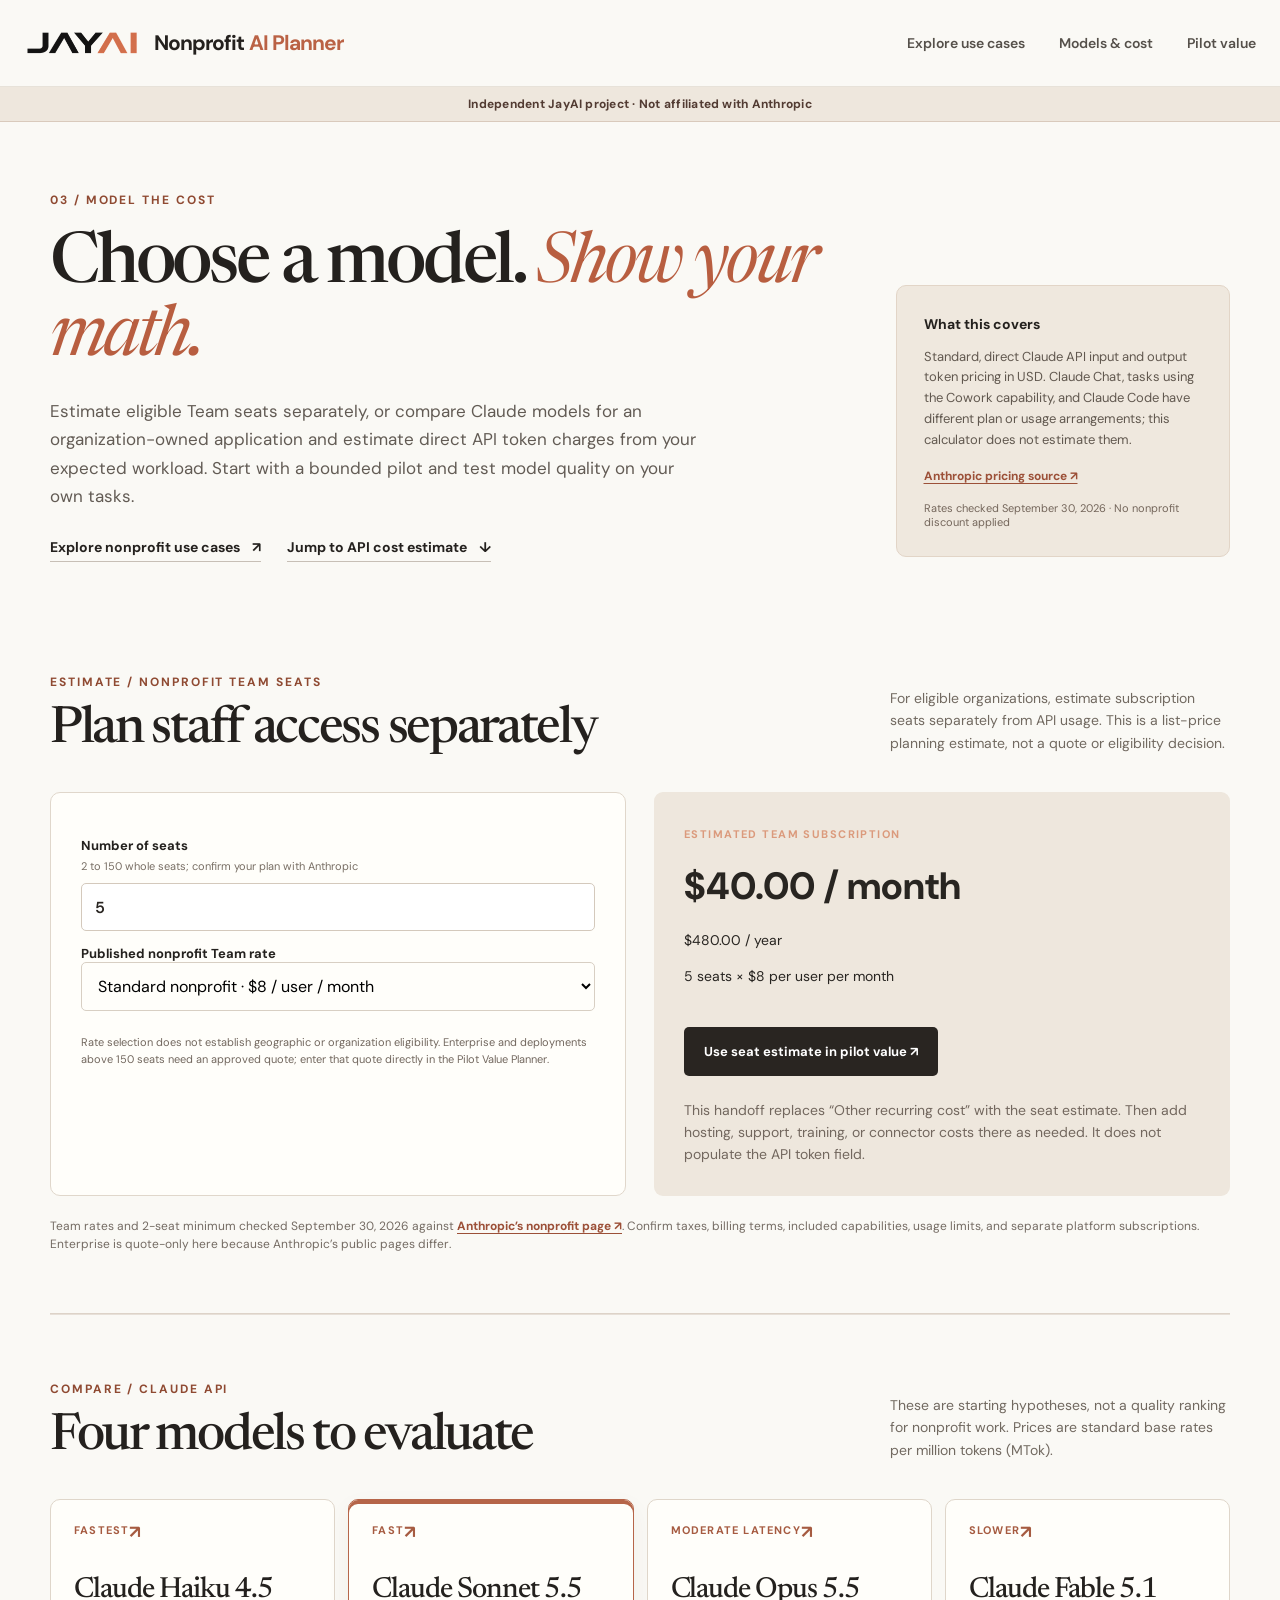
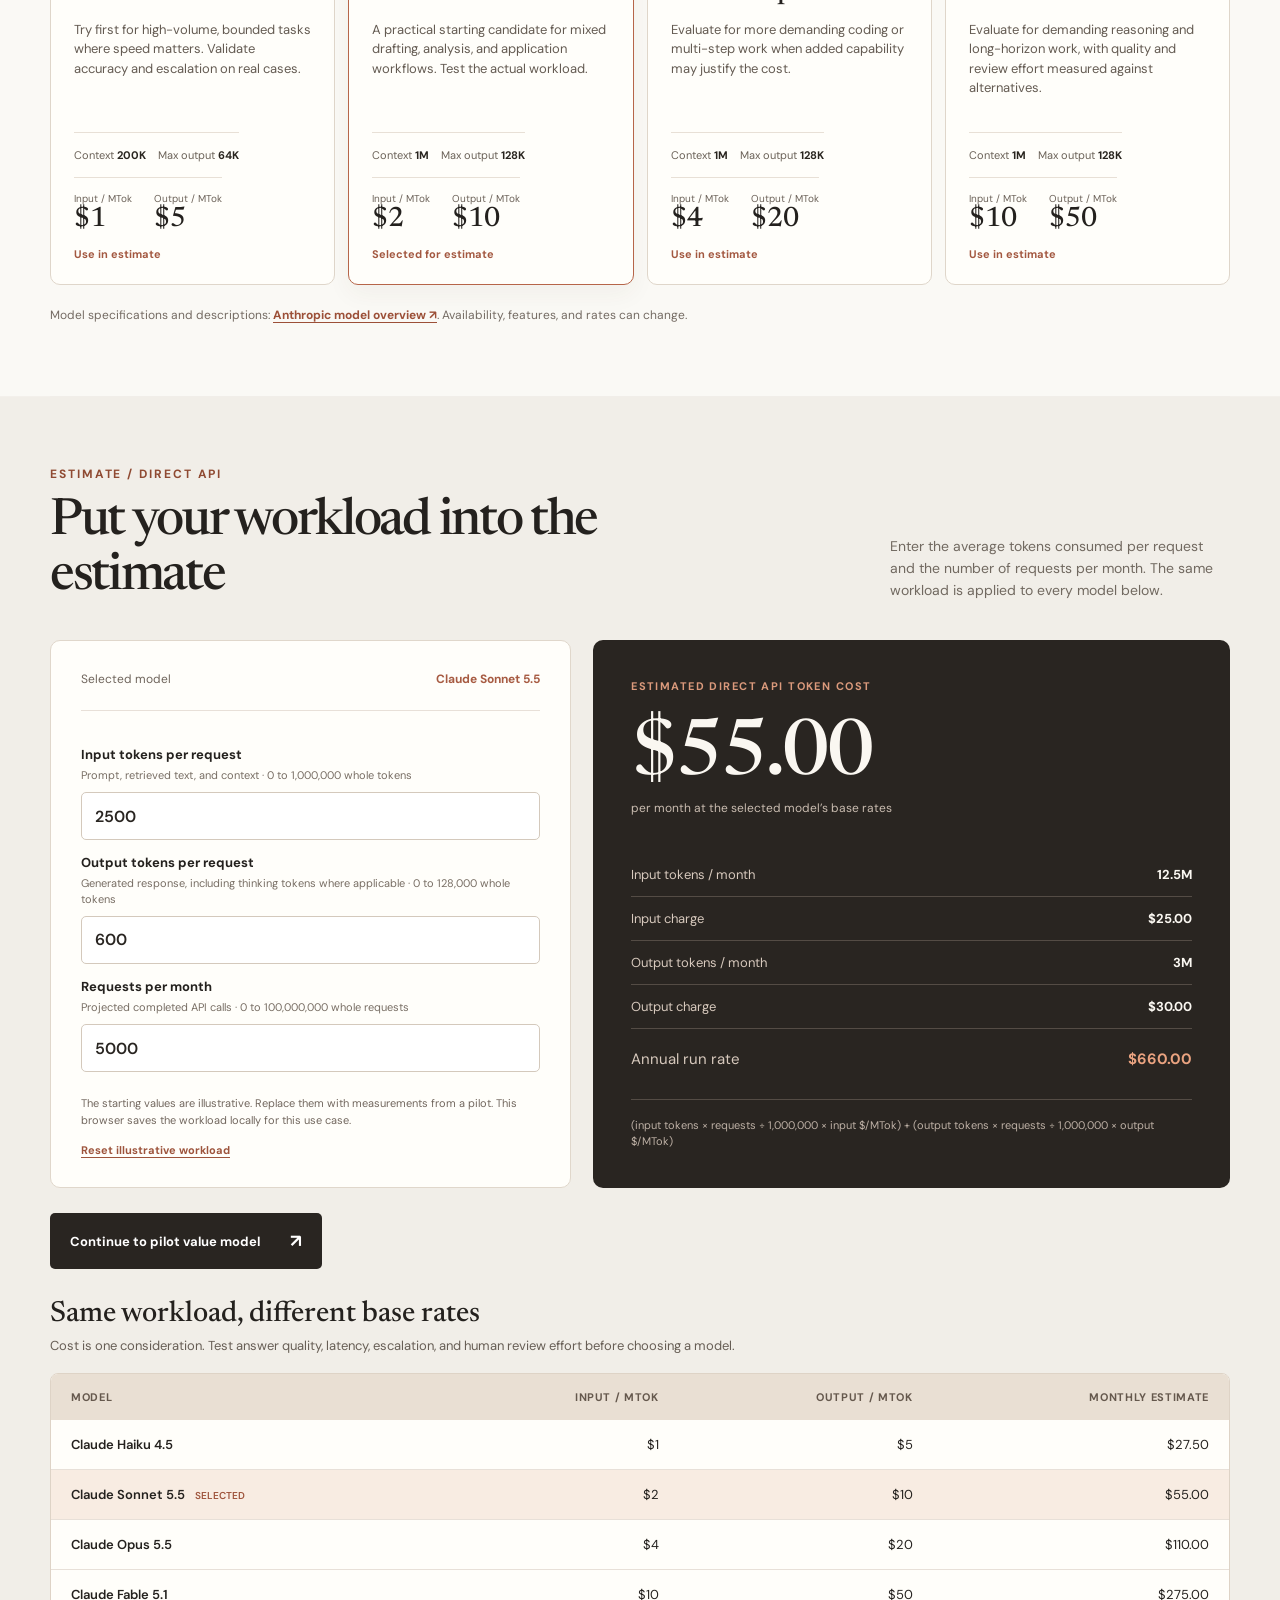
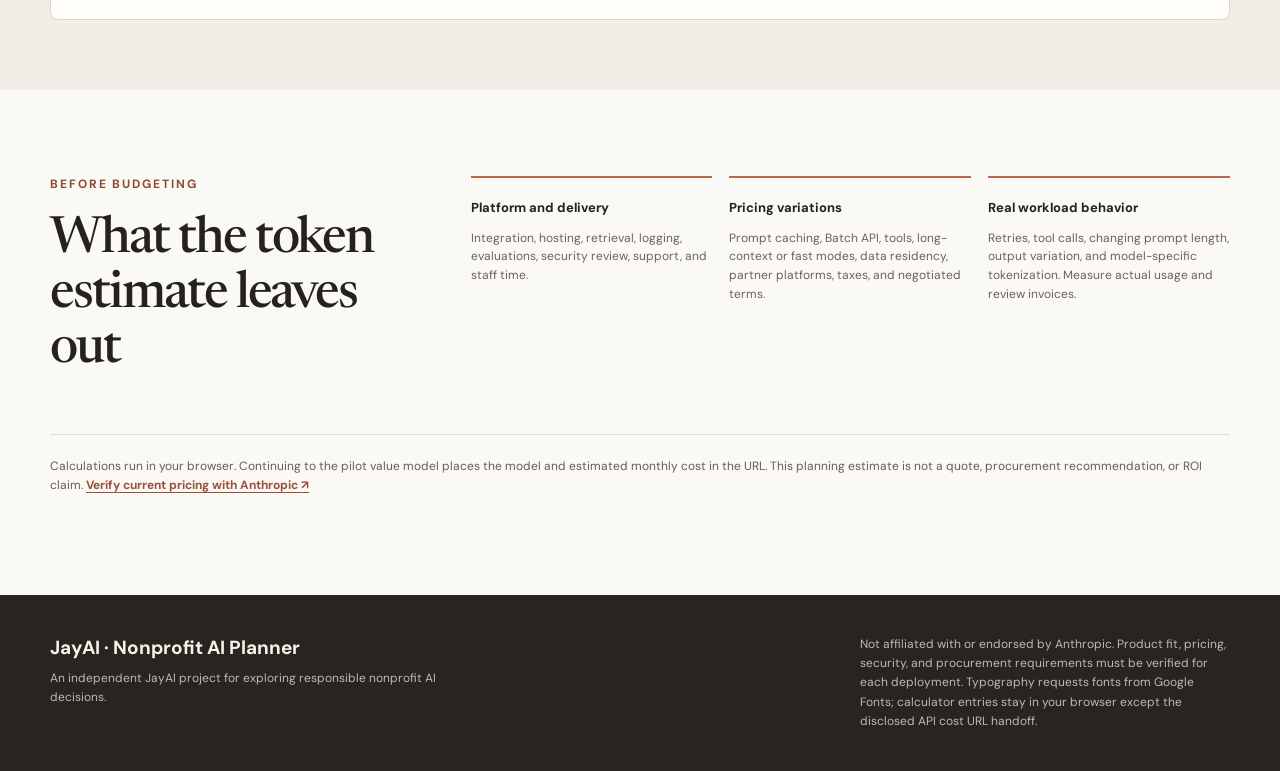
==== models.html @ 9b3931d1 "Build JayAI nonprofit AI planner with tailored catalog and cost handoffs" ====
<!doctype html>
<html lang="en">
  <head>
    <meta charset="UTF-8" />
    <meta name="viewport" content="width=device-width, initial-scale=1" />
    <meta name="theme-color" content="#faf9f5" />
    <meta name="description" content="Compare Claude models and estimate direct API token costs with transparent, editable workload assumptions." />
    <title>Models & API Cost | JayAI Nonprofit AI Planner</title>
    <link rel="icon" href="assets/jayai-favicon.svg" type="image/svg+xml" />
    <link rel="stylesheet" href="styles.css?v=mobile-flow-2" />
    <link rel="stylesheet" href="models.css?v=mobile-flow-2" />
    <script src="seats.js" defer></script>
    <script src="models.js?v=mobile-flow-2" defer></script>
  </head>
  <body>
    <a class="skip-link" href="#main">Skip to content</a>
    <header class="site-header"><div class="header-inner"><a class="brand" href="index.html" aria-label="JayAI nonprofit planner home"><img src="assets/jayai-wordmark-transparent.png" alt="" width="120" height="34" /><span>Nonprofit<span class="brand-accent"> AI Planner</span></span></a><nav aria-label="Main navigation"><a href="use-cases.html">Explore use cases</a><a href="models.html" aria-current="page">Models & cost</a><a href="pilot-value.html">Pilot value</a></nav></div></header>
    <p class="independence-banner">Independent JayAI project · Not affiliated with Anthropic</p>
    <main id="main" class="models-page wrap">
      <section class="model-intro" aria-labelledby="page-title"><div><p class="eyebrow">03 / Model the cost</p><h1 id="page-title">Choose a model. <em>Show your math.</em></h1><p>Estimate eligible Team seats separately, or compare Claude models for an organization-owned application and estimate direct API token charges from your expected workload. Start with a bounded pilot and test model quality on your own tasks.</p><a class="text-link" href="use-cases.html">Explore nonprofit use cases <span aria-hidden="true">↗</span></a> <a class="text-link calculator-jump" href="#calculator">Jump to API cost estimate <span aria-hidden="true">↓</span></a></div><aside class="scope-note"><strong>What this covers</strong><p>Standard, direct Claude API input and output token pricing in USD. Claude Chat, tasks using the Cowork capability, and Claude Code have different plan or usage arrangements; this calculator does not estimate them.</p><a href="https://platform.claude.com/docs/en/about-claude/pricing" target="_blank" rel="noopener noreferrer">Anthropic pricing source ↗</a><span>Rates checked September 30, 2026 · No nonprofit discount applied</span></aside></section>

      <section class="seat-section" aria-labelledby="seat-title"><div class="section-heading"><div><p class="eyebrow">Estimate / Nonprofit Team seats</p><h2 id="seat-title">Plan staff access separately</h2></div><p>For eligible organizations, estimate subscription seats separately from API usage. This is a list-price planning estimate, not a quote or eligibility decision.</p></div><div class="seat-layout"><form id="seat-form" class="estimate-form"><label for="seat-count">Number of seats <small>2 to 150 whole seats; confirm your plan with Anthropic</small></label><input id="seat-count" type="number" min="2" max="150" step="1" value="5" required /><label for="seat-rate">Published nonprofit Team rate</label><select id="seat-rate"><option value="8">Standard nonprofit · $8 / user / month</option><option value="3">Eligible low- or middle-income country · $3 / user / month</option></select><p class="form-help">Rate selection does not establish geographic or organization eligibility. Enterprise and deployments above 150 seats need an approved quote; enter that quote directly in the Pilot Value Planner.</p><p id="seat-error" class="field-error" role="alert" hidden></p></form><div class="seat-results" aria-live="polite" aria-atomic="true"><span class="result-kicker">Estimated Team subscription</span><strong id="seat-monthly">$40.00 / month</strong><p id="seat-annual">$480.00 / year</p><p id="seat-math">5 seats × $8 per user per month</p><a class="pilot-next" id="seat-next" href="pilot-value.html?planMonthly=40">Use seat estimate in pilot value ↗</a><p class="form-help">This handoff replaces “Other recurring cost” with the seat estimate. Then add hosting, support, training, or connector costs there as needed. It does not populate the API token field.</p></div></div><p class="model-source">Team rates and 2-seat minimum checked September 30, 2026 against <a href="https://claude.com/solutions/nonprofits" target="_blank" rel="noopener noreferrer">Anthropic’s nonprofit page ↗</a>. Confirm taxes, billing terms, included capabilities, usage limits, and separate platform subscriptions. Enterprise is quote-only here because Anthropic’s public pages differ.</p></section>
      <section class="model-section" aria-labelledby="compare-title"><div class="section-heading"><div><p class="eyebrow">Compare / Claude API</p><h2 id="compare-title">Four models to evaluate</h2></div><p>These are starting hypotheses, not a quality ranking for nonprofit work. Prices are standard base rates per million tokens (MTok).</p></div><div class="model-grid" id="model-grid" role="group" aria-label="Select a model for the estimate"></div><p class="model-source">Model specifications and descriptions: <a href="https://platform.claude.com/docs/en/models/overview" target="_blank" rel="noopener noreferrer">Anthropic model overview ↗</a>. Availability, features, and rates can change.</p></section>

      <section class="calculator-section" id="calculator" aria-labelledby="calculator-title"><div class="section-heading"><div><p class="eyebrow">Estimate / Direct API</p><h2 id="calculator-title">Put your workload into the estimate</h2></div><p>Enter the average tokens consumed per request and the number of requests per month. The same workload is applied to every model below.</p></div><div class="calculator-layout"><form class="estimate-form" id="estimate-form"><div class="selected-label">Selected model <strong id="selected-model">Claude Sonnet 5.5</strong></div><label for="input-tokens">Input tokens per request <small>Prompt, retrieved text, and context · 0 to 1,000,000 whole tokens</small></label><input id="input-tokens" name="inputTokens" type="number" min="0" max="1000000" step="1" value="2500" inputmode="numeric" required /><label for="output-tokens">Output tokens per request <small>Generated response, including thinking tokens where applicable · 0 to 128,000 whole tokens</small></label><input id="output-tokens" name="outputTokens" type="number" min="0" max="128000" step="1" value="600" inputmode="numeric" required /><label for="requests-month">Requests per month <small>Projected completed API calls · 0 to 100,000,000 whole requests</small></label><input id="requests-month" name="requestsMonth" type="number" min="0" max="100000000" step="1" value="5000" inputmode="numeric" required /><p class="form-help">The starting values are illustrative. Replace them with measurements from a pilot. This browser saves the workload locally for this use case.</p><button class="reset-estimate" id="reset-estimate" type="button">Reset illustrative workload</button><p class="form-error" id="form-error" role="alert" hidden></p></form><div class="estimate-results" id="estimate-results" aria-live="polite" aria-atomic="true"><span class="result-kicker">Estimated direct API token cost</span><div class="estimate-total" id="monthly-total">$55.00</div><div class="total-caption">per month at the selected model’s base rates</div><p id="model-limit-note" class="model-limit-note" role="status" hidden></p><dl class="cost-breakdown"><div><dt>Input tokens / month</dt><dd id="input-month">12.5M</dd></div><div><dt>Input charge</dt><dd id="input-charge">$25.00</dd></div><div><dt>Output tokens / month</dt><dd id="output-month">3M</dd></div><div><dt>Output charge</dt><dd id="output-charge">$30.00</dd></div><div class="cost-total"><dt>Annual run rate</dt><dd id="annual-total">$660.00</dd></div></dl><p class="formula">(input tokens × requests ÷ 1,000,000 × input $/MTok) + (output tokens × requests ÷ 1,000,000 × output $/MTok)</p></div></div><a class="pilot-next" id="pilot-next" href="pilot-value.html">Continue to pilot value model <span aria-hidden="true">↗</span></a><div class="comparison"><h3>Same workload, different base rates</h3><p>Cost is one consideration. Test answer quality, latency, escalation, and human review effort before choosing a model.</p><div class="comparison-scroll" tabindex="0" role="region" aria-label="Model cost comparison; scroll horizontally for all columns"><table><caption class="visually-hidden">Estimated monthly direct API token charge by model</caption><thead><tr><th scope="col">Model</th><th scope="col">Input / MTok</th><th scope="col">Output / MTok</th><th scope="col">Monthly estimate</th></tr></thead><tbody id="comparison-body"></tbody></table></div></div></section>

      <section class="boundaries" aria-labelledby="boundaries-title"><div><p class="eyebrow">Before budgeting</p><h2 id="boundaries-title">What the token estimate leaves out</h2></div><div class="boundary-grid"><div><strong>Platform and delivery</strong><p>Integration, hosting, retrieval, logging, evaluations, security review, support, and staff time.</p></div><div><strong>Pricing variations</strong><p>Prompt caching, Batch API, tools, long-context or fast modes, data residency, partner platforms, taxes, and negotiated terms.</p></div><div><strong>Real workload behavior</strong><p>Retries, tool calls, changing prompt length, output variation, and model-specific tokenization. Measure actual usage and review invoices.</p></div></div><p class="boundary-footer">Calculations run in your browser. Continuing to the pilot value model places the model and estimated monthly cost in the URL. This planning estimate is not a quote, procurement recommendation, or ROI claim. <a href="https://platform.claude.com/docs/en/about-claude/pricing" target="_blank" rel="noopener noreferrer">Verify current pricing with Anthropic ↗</a></p></section>
      <a class="mobile-live-summary" id="model-live-summary" href="#estimate-results" hidden><span><small id="model-summary-name">Claude Sonnet 5.5</small><strong id="model-summary-cost">$55.00 / month</strong></span><span class="mobile-summary-arrow" aria-hidden="true">↗</span></a>
    </main>
    <footer class="site-footer"><div class="wrap footer-inner"><div><strong>JayAI · Nonprofit AI Planner</strong><p>An independent JayAI project for exploring responsible nonprofit AI decisions.</p></div><p>Not affiliated with or endorsed by Anthropic. Product fit, pricing, security, and procurement requirements must be verified for each deployment. Typography requests fonts from Google Fonts; calculator entries stay in your browser except the disclosed API cost URL handoff.</p></div></footer>
  <noscript><p class="noscript-note">This interactive planner needs JavaScript to calculate and show use cases.</p></noscript>
  </body>
</html>
---- styles.css ----
@import url('https://fonts.googleapis.com/css2?family=DM+Sans:wght@400;500;600;700&family=Newsreader:opsz,wght@6..72,400;6..72,500;6..72,600&display=swap');

:root{font-family:'DM Sans',system-ui,sans-serif;color:#24211e;background:#faf9f5;font-synthesis:none;scroll-behavior:smooth}
*{box-sizing:border-box}body{margin:0}button,a{font:inherit}a{color:inherit;text-decoration:none}button{cursor:pointer;color:inherit}img{display:block;max-width:100%}.wrap{width:min(1180px,calc(100% - 48px));margin-inline:auto}.skip-link{position:absolute;left:16px;top:-80px;background:#24211e;color:#fff;padding:12px;z-index:10}.skip-link:focus{top:10px}a:focus-visible,button:focus-visible{outline:3px solid #bd694b;outline-offset:4px}
.site-header{border-bottom:1px solid #e7e2d9;background:#faf9f5}.header-inner{width:min(1280px,calc(100% - 48px));margin:auto;min-height:86px;display:flex;align-items:center;justify-content:space-between;gap:30px}.brand{display:flex;align-items:center;gap:10px;font-size:21px;font-weight:700;letter-spacing:-.055em;white-space:nowrap}.brand img{width:120px;height:34px;object-fit:cover;}.brand-accent{color:#ba6245}.site-header nav{display:flex;gap:34px;font-size:14px;font-weight:600;color:#55504a}.site-header nav a:hover,.text-link:hover{color:#b96043}
.hero{min-height:595px;display:grid;grid-template-columns:minmax(0,1.08fr) minmax(0,.92fr);align-items:center;gap:56px;padding-block:72px 64px}.eyebrow{font-size:12px;font-weight:700;letter-spacing:.16em;text-transform:uppercase;color:#a9573d;margin:0 0 21px}.eyebrow-rule{display:inline-block;width:25px;height:1px;background:currentColor;vertical-align:middle;margin-right:10px}.hero h1,.section-heading h2,.approach-layout h2{font-family:Newsreader,Georgia,serif;letter-spacing:-.045em;font-weight:500}.hero h1{font-size:clamp(51px,5.6vw,80px);line-height:1.02;max-width:720px;margin:0}.hero h1 em{font-weight:400;color:#b85e40}.hero-lede{font-size:18px;line-height:1.65;max-width:590px;color:#625b54;margin:26px 0 33px}.hero-actions{display:flex;align-items:center;gap:27px;flex-wrap:wrap}.button{display:inline-flex;align-items:center;justify-content:center;gap:35px;padding:17px 22px;border-radius:6px;font-weight:700;font-size:14px}.button-primary{background:#25221f;color:white}.button-primary:hover{background:#a9573d}.button span{font-size:18px;line-height:0}.text-link{font-size:14px;font-weight:700;border-bottom:1px solid #c7bfb6;padding-bottom:5px}.text-link span{margin-left:9px}
.hero-path{min-height:445px;min-width:0;padding:28px 31px 26px;border:1px solid #e5d9ca;border-radius:16px;background:linear-gradient(145deg,#f5eee5,#eee8dd);box-shadow:0 24px 65px #5138290b}.path-heading{display:flex;justify-content:space-between;gap:15px;padding-bottom:17px;border-bottom:1px solid #d9cbbd;color:#a35e46;font-size:11px;font-weight:700;letter-spacing:.14em;text-transform:uppercase}.path-steps{list-style:none;margin:0;padding:0}.path-steps li{display:grid;grid-template-columns:42px minmax(0,1fr);gap:17px;align-items:center;min-height:88px;border-bottom:1px solid #e0d5c8}.path-steps li:last-child{border-bottom:0}.path-number{font-family:Newsreader,Georgia,serif;font-size:26px;color:#b9674b}.path-steps strong{display:block;font-family:Newsreader,Georgia,serif;font-size:26px;font-weight:500;letter-spacing:-.025em;line-height:1.1}.path-steps p{margin:5px 0 0;color:#6d6259;font-size:12px;line-height:1.45}
.trust-line{display:flex;align-items:center;justify-content:center;gap:37px;padding:23px 0 34px;color:#71685f;font-size:13px;font-weight:700;border-top:1px solid #e9e3da}.principle-separator{width:5px;height:5px;flex:0 0 5px;border-radius:50%;background:#ba7056}
.explore-section{background:#f1eee8;padding:91px 0 103px}.section-heading{display:flex;align-items:end;justify-content:space-between;gap:55px;margin-bottom:34px}.section-heading .eyebrow{margin-bottom:13px}.section-heading h2,.approach-layout h2{font-size:clamp(38px,4vw,56px);line-height:1.08;margin:0;max-width:650px}.section-heading>p{max-width:340px;margin:0 0 4px;color:#716960;font-size:14px;line-height:1.6}.explore-layout{display:grid;grid-template-columns:1fr .88fr;gap:23px}.scenario-list{display:grid;gap:10px}.scenario{background:#faf9f5;border:1px solid #e3ddd4;border-radius:9px;display:flex;align-items:center;text-align:left;gap:20px;min-height:98px;padding:20px 23px;color:#2b2723;transition:background .18s,border-color .18s,transform .18s}.scenario:hover{border-color:#bb806c;transform:translateY(-2px)}.scenario.is-active{background:#fffdf9;border-color:#b96447;box-shadow:inset 4px 0 #ba6245,0 9px 24px #4a37200d}.scenario-number{align-self:flex-start;font-family:Newsreader,serif;font-size:21px;color:#b5694f}.scenario-text{display:grid;gap:6px;flex:1}.scenario-text strong{font-size:16px}.scenario-text small{font-size:13px;line-height:1.4;color:#746b62}.scenario-arrow{color:#a35d47;font-size:21px}.recommendation{background:#282521;color:#fbf8f3;border-radius:10px;min-height:425px;padding:34px 38px;display:flex;flex-direction:column}.recommendation-top{display:flex;justify-content:space-between;gap:15px;font-size:11px;font-weight:700;letter-spacing:.13em;text-transform:uppercase;color:#d2b5a4}.recommendation h3{font-family:Newsreader,serif;font-weight:500;font-size:43px;letter-spacing:-.035em;margin:30px 0 7px}.result-purpose{font-size:15px;line-height:1.55;color:#e1d8cf;margin:0}.result-divider{height:1px;background:#5c554e;margin:27px 0 23px}.result-details{display:grid;grid-template-columns:1fr 1fr;gap:24px;margin:0}.result-details dt{font-size:11px;letter-spacing:.12em;text-transform:uppercase;font-weight:700;color:#e7a487;margin-bottom:9px}.result-details dd{margin:0;font-size:13px;line-height:1.5;color:#e0d7cd}.result-note{margin:auto 0 0;padding-top:24px;font-size:11px;color:#b9afa5;line-height:1.4}
.routes-section{padding-block:95px 105px}.route-grid{display:grid;grid-template-columns:repeat(4,minmax(0,1fr));gap:15px}.route-card{min-height:285px;border:1px solid #e3dcd2;border-radius:9px;background:#fffefa;padding:25px 24px;display:flex;flex-direction:column}.route-card-index{color:#ae6147;font-size:11px;letter-spacing:.12em;text-transform:uppercase;font-weight:700}.route-card h3{font-family:Newsreader,serif;font-size:30px;font-weight:500;letter-spacing:-.035em;margin:43px 0 9px}.route-card p{font-size:14px;line-height:1.55;color:#6a625a;margin:0}.route-card-foot{display:flex;justify-content:space-between;gap:8px;color:#a4573e;font-size:12px;font-weight:700;border-top:1px solid #ece5db;padding-top:17px;margin-top:auto}.route-card-foot span{font-size:17px;line-height:0}
.approach-section{background:#e9ded1;padding:86px 0 93px}.approach-layout{display:grid;grid-template-columns:1fr .85fr;gap:100px}.approach-layout h2{max-width:500px}.approach-layout>div>p:last-child{font-size:16px;line-height:1.65;color:#5c544d;max-width:530px}.approach-steps{list-style:none;padding:0;margin:0}.approach-steps li{display:flex;gap:23px;padding:17px 0;border-bottom:1px solid #cdbeb0}.approach-steps li:first-child{border-top:1px solid #cdbeb0}.approach-steps li>span{font-family:Newsreader,serif;font-size:25px;color:#a85d43}.approach-steps strong{font-size:15px}.approach-steps p{font-size:13px;line-height:1.5;color:#6a625a;margin:5px 0 0}.site-footer{background:#282521;color:#f8f2e9;padding:40px 0}.footer-inner{display:flex;justify-content:space-between;gap:40px}.footer-inner>div{max-width:420px}.footer-inner strong{font-size:19px}.footer-inner p{font-size:12px;line-height:1.6;color:#c2b8ae;margin:9px 0 0}.footer-inner>p{max-width:370px;margin:0}
@media(max-width:960px){.hero{gap:25px}.hero-path{padding:22px;min-height:390px}.path-steps li{min-height:78px}.path-steps strong{font-size:23px}.route-grid{grid-template-columns:repeat(2,1fr)}.approach-layout{gap:50px}.explore-layout{grid-template-columns:1fr}.recommendation{min-height:370px}}
@media(max-width:680px){.wrap,.header-inner{width:min(100% - 32px,1180px)}.header-inner{min-height:92px;flex-wrap:wrap;align-content:center;gap:8px}.brand{font-size:19px}.brand img{width:96px;height:29px}.site-header nav{width:100%;gap:18px;font-size:11px;overflow-x:auto;white-space:nowrap;padding-bottom:3px}.hero{display:flex;flex-direction:column;align-items:stretch;gap:35px;padding-block:57px 30px;min-height:0}.hero h1{font-size:clamp(47px,12vw,65px)}.hero-lede{font-size:16px}.hero-path{min-height:0;padding:19px 21px;border-radius:12px}.path-heading{padding-bottom:12px;font-size:10px}.path-steps li{grid-template-columns:32px minmax(0,1fr);gap:12px;min-height:66px}.path-number{font-size:22px}.path-steps strong{font-size:21px}.path-steps p{font-size:11px;margin-top:2px}.trust-line{gap:12px;justify-content:space-between;font-size:10px;text-align:center;padding:20px 0 24px}.principle-separator{width:4px;height:4px;flex-basis:4px}.explore-section,.routes-section,.approach-section{padding-block:65px}.section-heading{display:block}.section-heading h2,.approach-layout h2{font-size:42px}.section-heading>p{max-width:100%;margin-top:17px}.scenario{min-height:88px;padding:17px;gap:13px}.scenario-text strong{font-size:14px}.scenario-text small{font-size:12px}.recommendation{padding:27px 24px}.result-details{grid-template-columns:1fr;gap:17px}.route-grid{grid-template-columns:1fr}.route-card{min-height:220px}.route-card h3{margin-top:26px}.approach-layout{grid-template-columns:1fr;gap:30px}.footer-inner{display:block}.footer-inner>p{margin-top:25px}}
@media(prefers-reduced-motion:reduce){:root{scroll-behavior:auto}.scenario{transition:none}}
.independence-banner{margin:0;background:#eee7dd;border-bottom:1px solid #d9cabc;color:#523b32;padding:9px 24px;text-align:center;font-size:12px;font-weight:700;letter-spacing:.02em}
.field-error{display:block;color:#9c382c;font-size:11px;line-height:1.4;font-weight:700;margin:4px 0 0}
.field-error:empty{display:none}
[aria-invalid="true"]{border-color:#9c382c!important}
.noscript-note{padding:16px;text-align:center;background:#fff1e7;color:#592e21}
.eyebrow,.route-card-index{color:#8f4a32}
.site-header nav a{display:inline-flex;align-items:center;min-height:30px}
.catalog-view button span{opacity:1;color:#554e46}
.recommendation-next{display:inline-flex;align-items:center;justify-content:space-between;gap:16px;margin-top:23px;padding:13px 16px;border-radius:5px;background:#e89a76;color:#282521;font-size:13px;font-weight:700}
.recommendation-next:hover{background:#f3b28e}
@media(max-width:680px){.recommendation{min-height:0;scroll-margin-top:16px}.recommendation h3{margin-top:22px}.recommendation-next{width:100%}}
.mobile-live-summary{display:none}
@media(max-width:680px){.mobile-live-summary:not([hidden]){position:fixed;z-index:20;left:0;right:0;bottom:0;display:flex;align-items:center;justify-content:space-between;gap:14px;min-height:68px;padding:10px 18px calc(10px + env(safe-area-inset-bottom));background:#282521;color:#faf7f1;box-shadow:0 -8px 30px #24211e33}.mobile-live-summary span{display:grid;gap:3px;min-width:0}.mobile-live-summary small{font-size:10px;line-height:1.2;color:#e2b199}.mobile-live-summary strong{font-size:16px;line-height:1.2;overflow-wrap:anywhere}.mobile-live-summary .mobile-summary-arrow{display:block;font-size:20px;color:#e89a76}.mobile-live-summary:focus-visible{outline:3px solid #e89a76;outline-offset:-4px}}

/* The longer nonprofit name needs its own narrow-screen header treatment. */
.nonprofit-context{padding-block:55px}.nonprofit-context h2{font-family:Newsreader,Georgia,serif;font-size:36px;font-weight:500;letter-spacing:-.035em;margin:0 0 18px}.nonprofit-context p{max-width:850px;line-height:1.65;color:#625b54}.nonprofit-context .text-link{display:inline-block;margin:0 20px 10px 0}.context-small{font-size:13px}.brand>span{letter-spacing:-.045em}
@media(max-width:480px){.brand{font-size:17px;gap:7px}.brand img{width:72px;height:24px}.nonprofit-context h2{font-size:30px}}
---- models.css ----
.models-page{padding-block:70px 100px}.model-intro{display:grid;grid-template-columns:minmax(0,1.4fr) minmax(270px,.6fr);gap:65px;align-items:end;padding-bottom:82px}.model-intro h1{font:500 clamp(50px,5.5vw,76px)/1.04 Newsreader,Georgia,serif;letter-spacing:-.045em;margin:0;max-width:780px}.model-intro h1 em{color:#b85e40;font-weight:400}.model-intro>div>p:not(.eyebrow){max-width:660px;color:#625b54;font-size:17px;line-height:1.65;margin:22px 0 26px}.scope-note{background:#efe8de;border:1px solid #e2d5c7;border-radius:10px;padding:27px}.scope-note strong{font-size:14px}.scope-note p{font-size:13px;line-height:1.6;color:#61584f}.scope-note a,.model-source a,.boundary-footer a{color:#9c5038;text-decoration:underline;text-underline-offset:3px;font-weight:700}.scope-note a{font-size:12px}.scope-note span{display:block;font-size:11px;color:#74665b;margin-top:16px}.model-section{padding:66px 0 72px;border-top:1px solid #e7e0d8}.model-grid{display:grid;grid-template-columns:repeat(4,minmax(0,1fr));gap:13px}.model-card{text-align:left;display:flex;flex-direction:column;min-width:0;min-height:386px;padding:23px;border:1px solid #dfd6ca;border-radius:10px;background:#fffefa;transition:border-color .18s,transform .18s}.model-card:hover{border-color:#b66549;transform:translateY(-2px)}.model-card.is-selected{border-color:#b66549;box-shadow:inset 0 4px #b66549,0 9px 24px #4a37200d}.model-card-top{display:flex;justify-content:space-between;color:#a65b41;font-size:11px;text-transform:uppercase;letter-spacing:.11em;font-weight:700}.model-card-top span:last-child{font-size:18px;line-height:1}.model-card>strong{font:500 29px/1.05 Newsreader,Georgia,serif;letter-spacing:-.035em;margin:35px 0 13px}.model-fit{color:#645b52;font-size:13px;line-height:1.5;min-height:80px}.model-specs{display:flex;gap:12px;flex-wrap:wrap;color:#6b6258;font-size:11px;margin-top:auto;padding:15px 0;border-top:1px solid #e8e0d6}.model-specs b{color:#29251f}.model-prices{display:grid;grid-template-columns:1fr 1fr;gap:12px;padding:14px 0;border-top:1px solid #e8e0d6}.model-prices small{display:block;color:#6c6259;font-size:10px}.model-prices b{font:500 28px Newsreader,Georgia,serif}.model-select{font-size:11px;font-weight:700;color:#a35840}.model-source{font-size:12px;line-height:1.5;color:#746b63;margin:21px 0 0}.calculator-section{padding:70px 0;background:#f1eee8;box-shadow:0 0 0 100vmax #f1eee8;clip-path:inset(0 -100vmax)}.calculator-layout{display:grid;grid-template-columns:minmax(0,.9fr) minmax(0,1.1fr);gap:22px;align-items:stretch}.estimate-form{background:#fffefa;border:1px solid #e0d7cb;border-radius:10px;padding:30px;display:flex;flex-direction:column}.selected-label{display:flex;justify-content:space-between;gap:15px;border-bottom:1px solid #e8e0d8;padding-bottom:23px;margin-bottom:21px;color:#6f655c;font-size:12px}.selected-label strong{color:#a75b42}.estimate-form label{font-size:13px;font-weight:700;margin-top:14px}.estimate-form label small{display:block;font-size:11px;line-height:1.4;color:#786e64;font-weight:400;margin:5px 0 9px}.estimate-form input{width:100%;height:48px;padding:0 13px;border:1px solid #d4c9bc;border-radius:5px;background:#fff;color:#292521;font:600 16px 'DM Sans',sans-serif}.estimate-form input:focus-visible{outline:3px solid #bd694b;outline-offset:2px}.form-help{color:#72675e;font-size:11px;line-height:1.5;margin:23px 0 0}.form-error{font-size:12px;color:#9c382c;font-weight:700}.estimate-results{background:#292521;color:#faf7f1;border-radius:10px;padding:34px 38px}.result-kicker{font-size:11px;text-transform:uppercase;letter-spacing:.13em;color:#db9a7c;font-weight:700}.estimate-total{font:500 clamp(55px,6vw,82px)/1 Newsreader,Georgia,serif;letter-spacing:-.04em;margin:23px 0 5px}.total-caption{font-size:12px;color:#c9bcb0}.cost-breakdown{margin:37px 0 0}.cost-breakdown div{display:flex;justify-content:space-between;gap:16px;padding:13px 0;border-bottom:1px solid #544c45;font-size:13px}.cost-breakdown dt{color:#d7c9bd}.cost-breakdown dd{margin:0;font-weight:700}.cost-breakdown .cost-total{border-bottom:0;font-size:15px;padding-top:20px}.cost-total dd{color:#eaa380}.formula{border-top:1px solid #544c45;padding-top:17px;color:#bdb0a5;font-size:11px;line-height:1.5;margin:17px 0 0}.comparison{margin-top:31px}.comparison h3{font:500 29px Newsreader,Georgia,serif;margin:0 0 7px}.comparison>p{color:#675e55;font-size:13px;line-height:1.5;margin:0 0 17px}.comparison-scroll{overflow-x:auto;border:1px solid #ded3c6;border-radius:8px;background:#fffefa}.comparison table{border-collapse:collapse;width:100%;min-width:620px;font-size:13px}.comparison th,.comparison td{padding:16px 20px;text-align:right;border-bottom:1px solid #e8e0d8}.comparison tr:last-child th,.comparison tr:last-child td{border-bottom:0}.comparison th:first-child{text-align:left}.comparison thead{background:#e9dfd3;color:#65584d;font-size:11px;text-transform:uppercase;letter-spacing:.06em}.comparison tbody th{font-weight:600}.comparison tbody tr.is-selected{background:#f8ece2}.row-selected{color:#9f553d;font-size:10px;margin-left:7px;text-transform:uppercase}.boundaries{display:grid;grid-template-columns:.65fr 1.35fr;gap:55px;padding:86px 0 0}.boundaries h2{font:500 clamp(38px,4vw,53px)/1.08 Newsreader,Georgia,serif;letter-spacing:-.04em;margin:0}.boundary-grid{display:grid;grid-template-columns:repeat(3,1fr);gap:17px}.boundary-grid>div{border-top:2px solid #b8694d;padding-top:18px}.boundary-grid strong{font-size:13px}.boundary-grid p{color:#6b6158;font-size:12px;line-height:1.55}.boundary-footer{grid-column:1/-1;border-top:1px solid #e2dbd2;padding-top:22px;color:#665d54;font-size:12px;line-height:1.6;margin:0}.visually-hidden{position:absolute;width:1px;height:1px;padding:0;margin:-1px;overflow:hidden;clip:rect(0,0,0,0);white-space:nowrap;border:0}
@media(max-width:1050px){.model-grid{grid-template-columns:repeat(2,1fr)}.model-card{min-height:320px}.model-fit{min-height:0}.boundaries{grid-template-columns:1fr;gap:28px}}
@media(max-width:680px){.models-page{padding-block:48px 70px}.model-intro{grid-template-columns:1fr;gap:30px;padding-bottom:60px}.model-intro h1{font-size:50px}.model-grid{grid-template-columns:1fr}.model-card{min-height:0}.model-card>strong{margin-top:23px}.model-fit{margin-bottom:27px}.model-section{padding:56px 0}.calculator-section{padding:60px 0}.calculator-layout{grid-template-columns:1fr}.estimate-form,.estimate-results{padding:25px}.estimate-total{font-size:62px}.boundary-grid{grid-template-columns:1fr}.boundaries{padding-top:65px}}
@media(prefers-reduced-motion:reduce){.model-card{transition:none}}
.pilot-next{display:inline-flex;gap:30px;align-items:center;background:#292521;color:#fff;padding:16px 20px;border-radius:5px;margin-top:25px;font-size:13px;font-weight:700}.pilot-next:hover{background:#a65b41}.pilot-next span{font-size:18px}
.reset-estimate{align-self:flex-start;background:transparent;border:0;color:#9d543c;text-decoration:underline;text-underline-offset:3px;font-size:11px;font-weight:700;padding:0;margin-top:15px}
.model-limit-note{margin:12px 0;padding:10px 12px;border:1px solid #e7b08a;border-radius:5px;background:#493029;color:#fff;font-size:12px;line-height:1.5}
.pilot-next[aria-disabled="true"]{opacity:.55;cursor:not-allowed;text-decoration:none}
.comparison-scroll:focus-visible{outline:3px solid #8f4a32;outline-offset:3px}
.estimate-total{overflow-wrap:anywhere}
.calculator-jump{margin-left:22px}
@media(max-width:680px){.calculator-jump{display:inline-block;margin:20px 0 0}.estimate-results{scroll-margin-top:16px}}

.seat-section{padding-block:35px 60px;border-bottom:1px solid #ddd3c8}.seat-layout{display:grid;grid-template-columns:1fr 1fr;gap:28px}.seat-layout select{width:100%;min-height:48px;border:1px solid #d8cfc3;border-radius:5px;background:#fffefa;padding:12px;font:inherit}.seat-results{padding:30px;background:#eee7dd;border-radius:9px;color:#282521}.seat-results>strong{display:block;font-size:38px;margin:18px 0;overflow-wrap:anywhere}.seat-results>p{font-size:14px;line-height:1.6}.seat-results .pilot-next{font-size:13px}.seat-layout select:focus-visible{outline:3px solid #bd694b;outline-offset:2px}@media(max-width:680px){.seat-layout{grid-template-columns:1fr}.seat-results{padding:24px}.seat-results>strong{font-size:32px}}
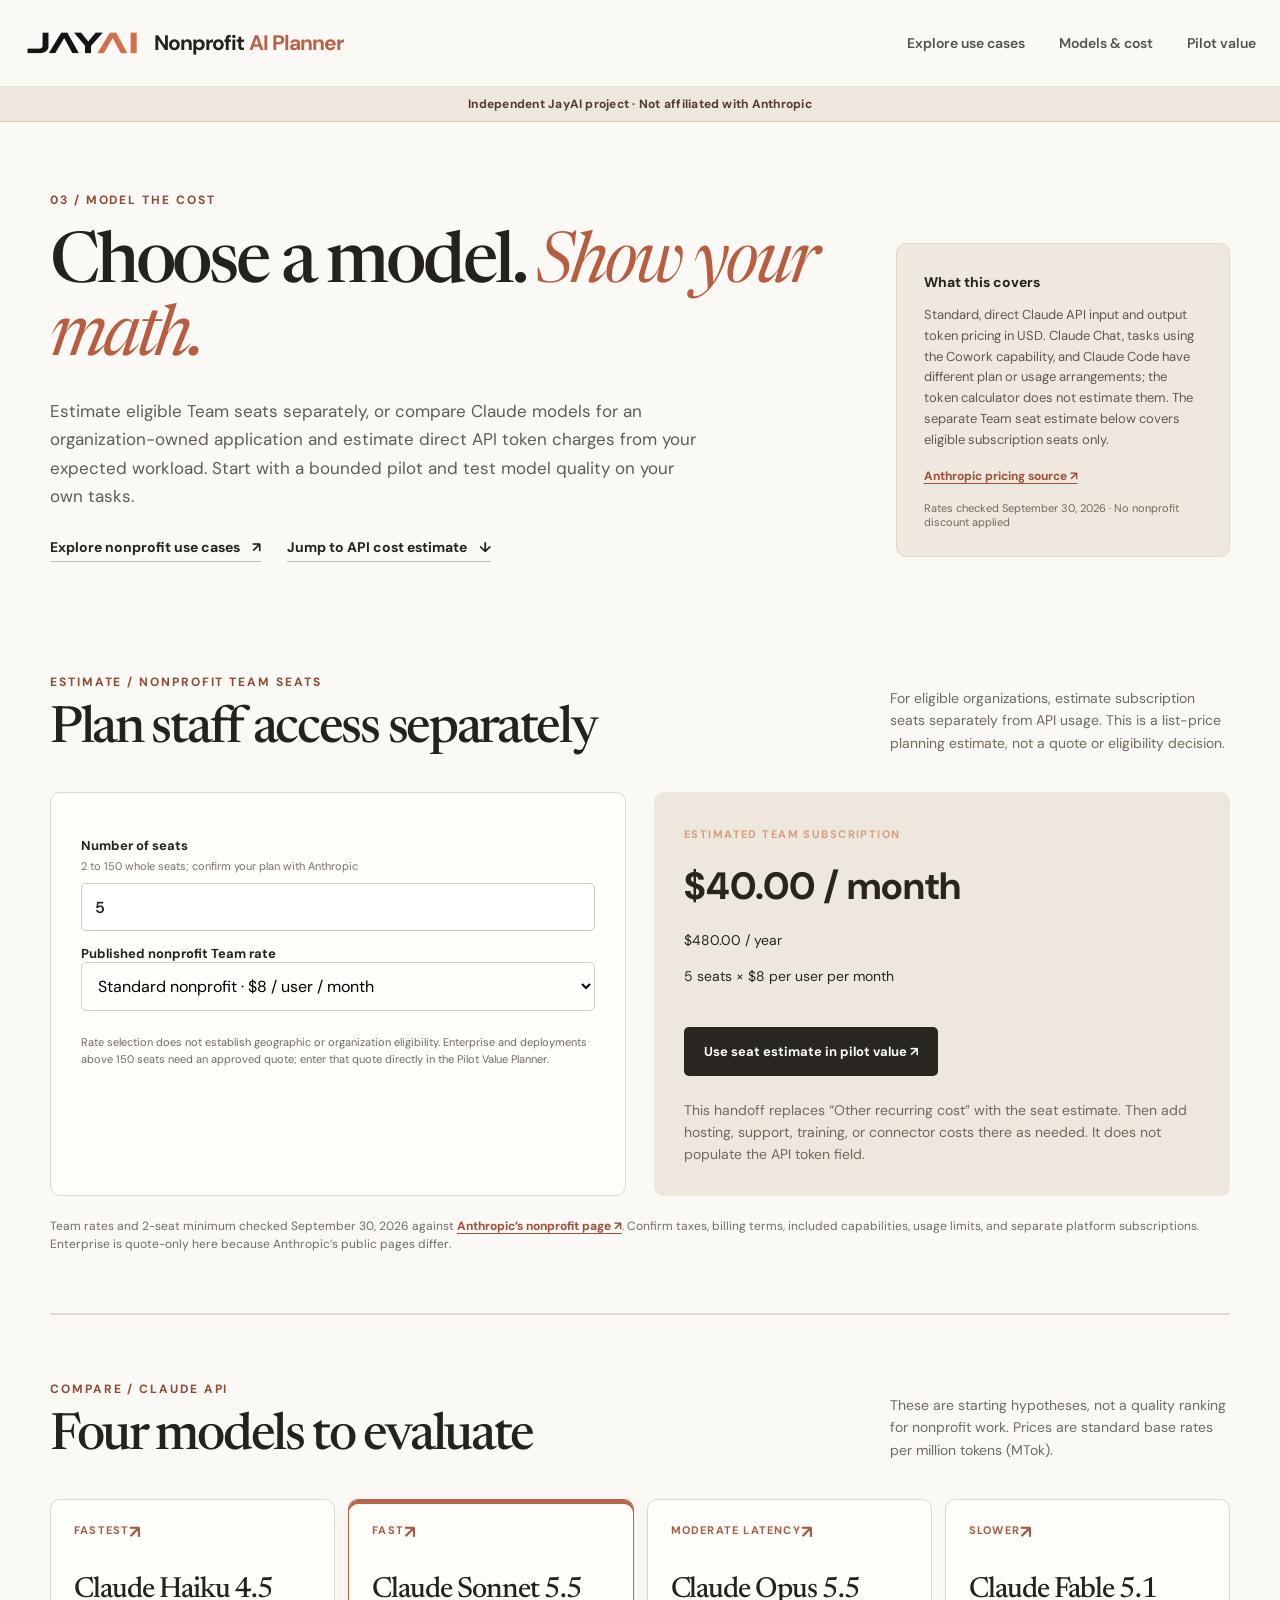
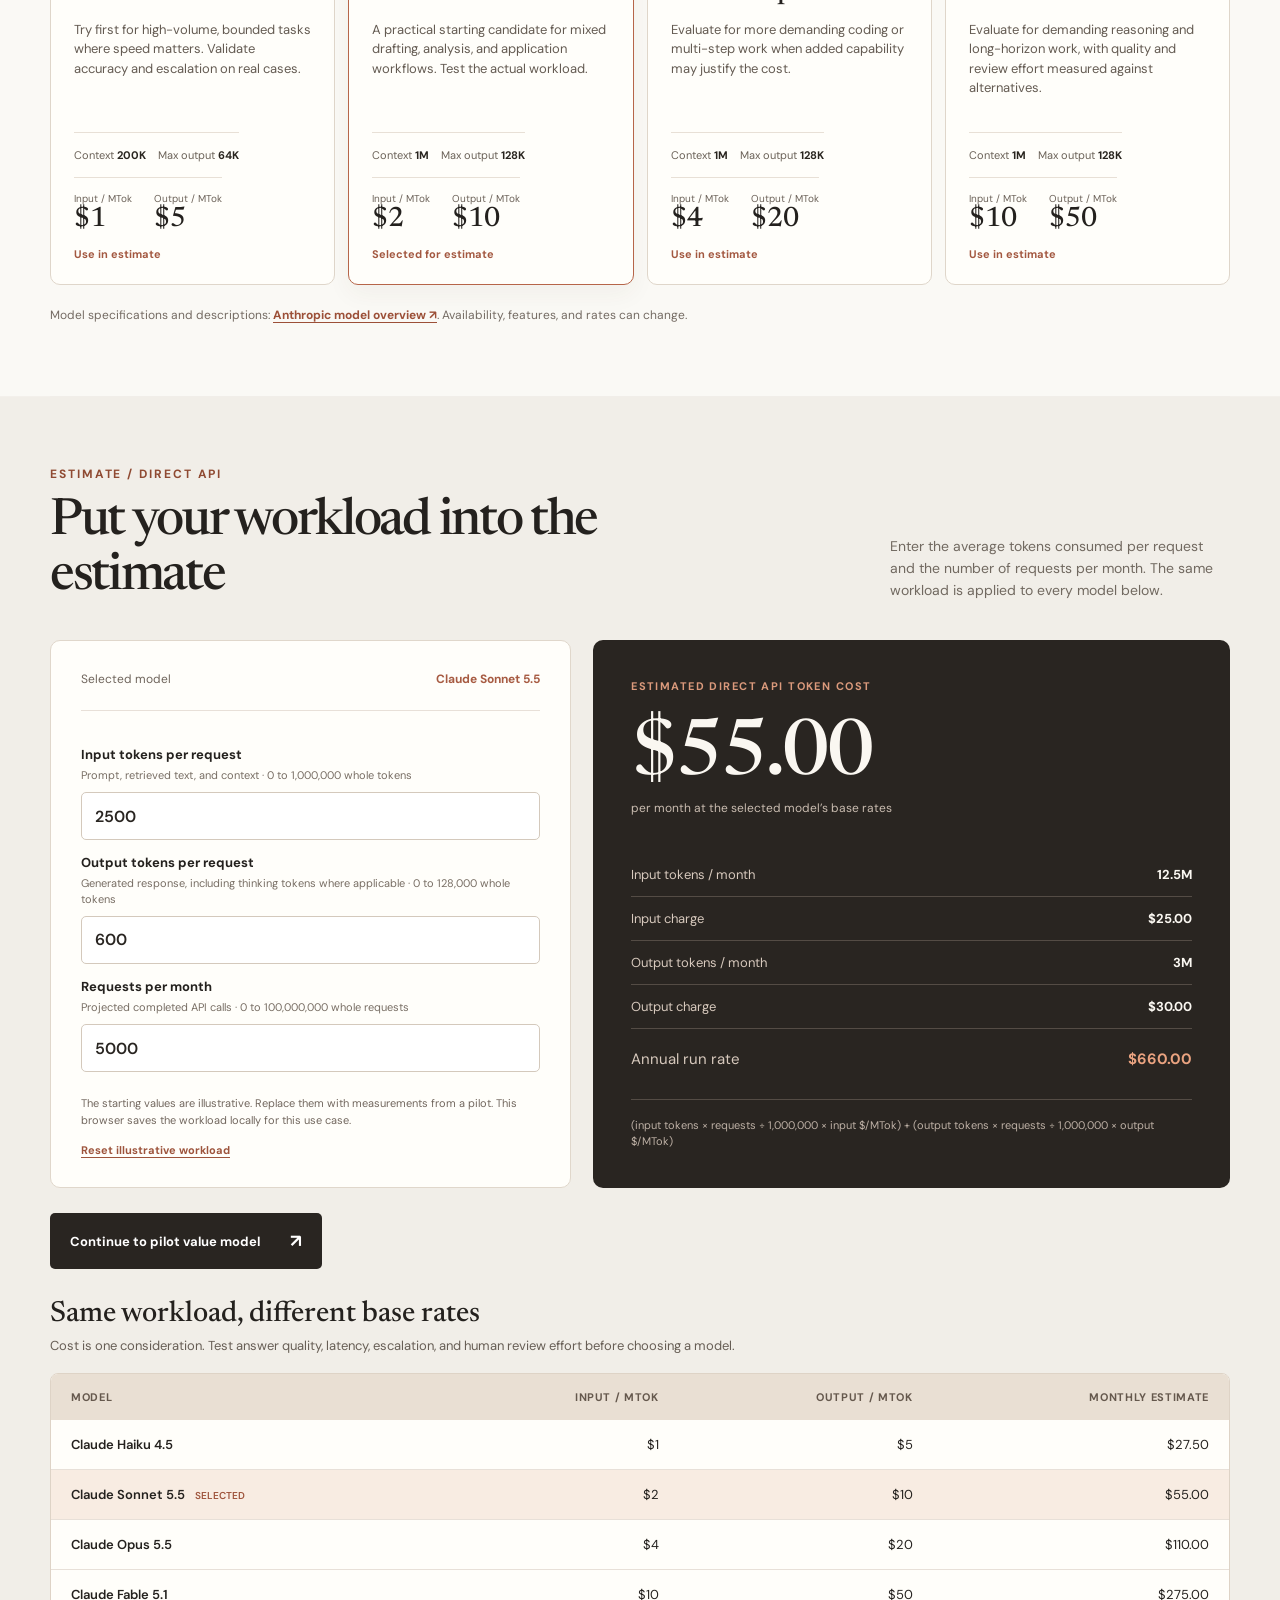
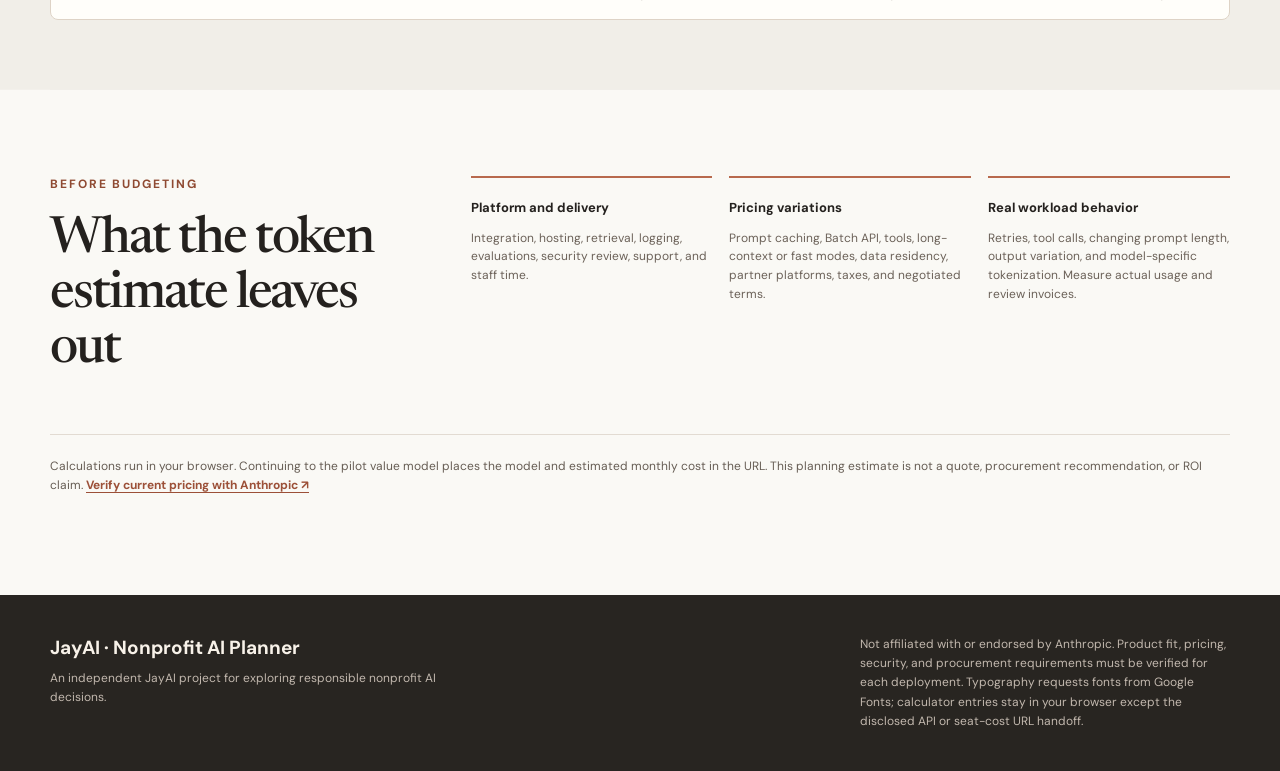
==== commit a00af43d: "Record desktop and mobile validation and clarify cost disclosures" ====
--- a/models.html
+++ b/models.html
@@ -17,7 +17,7 @@
     <header class="site-header"><div class="header-inner"><a class="brand" href="index.html" aria-label="JayAI nonprofit planner home"><img src="assets/jayai-wordmark-transparent.png" alt="" width="120" height="34" /><span>Nonprofit<span class="brand-accent"> AI Planner</span></span></a><nav aria-label="Main navigation"><a href="use-cases.html">Explore use cases</a><a href="models.html" aria-current="page">Models & cost</a><a href="pilot-value.html">Pilot value</a></nav></div></header>
     <p class="independence-banner">Independent JayAI project · Not affiliated with Anthropic</p>
     <main id="main" class="models-page wrap">
-      <section class="model-intro" aria-labelledby="page-title"><div><p class="eyebrow">03 / Model the cost</p><h1 id="page-title">Choose a model. <em>Show your math.</em></h1><p>Estimate eligible Team seats separately, or compare Claude models for an organization-owned application and estimate direct API token charges from your expected workload. Start with a bounded pilot and test model quality on your own tasks.</p><a class="text-link" href="use-cases.html">Explore nonprofit use cases <span aria-hidden="true">↗</span></a> <a class="text-link calculator-jump" href="#calculator">Jump to API cost estimate <span aria-hidden="true">↓</span></a></div><aside class="scope-note"><strong>What this covers</strong><p>Standard, direct Claude API input and output token pricing in USD. Claude Chat, tasks using the Cowork capability, and Claude Code have different plan or usage arrangements; this calculator does not estimate them.</p><a href="https://platform.claude.com/docs/en/about-claude/pricing" target="_blank" rel="noopener noreferrer">Anthropic pricing source ↗</a><span>Rates checked September 30, 2026 · No nonprofit discount applied</span></aside></section>
+      <section class="model-intro" aria-labelledby="page-title"><div><p class="eyebrow">03 / Model the cost</p><h1 id="page-title">Choose a model. <em>Show your math.</em></h1><p>Estimate eligible Team seats separately, or compare Claude models for an organization-owned application and estimate direct API token charges from your expected workload. Start with a bounded pilot and test model quality on your own tasks.</p><a class="text-link" href="use-cases.html">Explore nonprofit use cases <span aria-hidden="true">↗</span></a> <a class="text-link calculator-jump" href="#calculator">Jump to API cost estimate <span aria-hidden="true">↓</span></a></div><aside class="scope-note"><strong>What this covers</strong><p>Standard, direct Claude API input and output token pricing in USD. Claude Chat, tasks using the Cowork capability, and Claude Code have different plan or usage arrangements; the token calculator does not estimate them. The separate Team seat estimate below covers eligible subscription seats only.</p><a href="https://platform.claude.com/docs/en/about-claude/pricing" target="_blank" rel="noopener noreferrer">Anthropic pricing source ↗</a><span>Rates checked September 30, 2026 · No nonprofit discount applied</span></aside></section>
 
       <section class="seat-section" aria-labelledby="seat-title"><div class="section-heading"><div><p class="eyebrow">Estimate / Nonprofit Team seats</p><h2 id="seat-title">Plan staff access separately</h2></div><p>For eligible organizations, estimate subscription seats separately from API usage. This is a list-price planning estimate, not a quote or eligibility decision.</p></div><div class="seat-layout"><form id="seat-form" class="estimate-form"><label for="seat-count">Number of seats <small>2 to 150 whole seats; confirm your plan with Anthropic</small></label><input id="seat-count" type="number" min="2" max="150" step="1" value="5" required /><label for="seat-rate">Published nonprofit Team rate</label><select id="seat-rate"><option value="8">Standard nonprofit · $8 / user / month</option><option value="3">Eligible low- or middle-income country · $3 / user / month</option></select><p class="form-help">Rate selection does not establish geographic or organization eligibility. Enterprise and deployments above 150 seats need an approved quote; enter that quote directly in the Pilot Value Planner.</p><p id="seat-error" class="field-error" role="alert" hidden></p></form><div class="seat-results" aria-live="polite" aria-atomic="true"><span class="result-kicker">Estimated Team subscription</span><strong id="seat-monthly">$40.00 / month</strong><p id="seat-annual">$480.00 / year</p><p id="seat-math">5 seats × $8 per user per month</p><a class="pilot-next" id="seat-next" href="pilot-value.html?planMonthly=40">Use seat estimate in pilot value ↗</a><p class="form-help">This handoff replaces “Other recurring cost” with the seat estimate. Then add hosting, support, training, or connector costs there as needed. It does not populate the API token field.</p></div></div><p class="model-source">Team rates and 2-seat minimum checked September 30, 2026 against <a href="https://claude.com/solutions/nonprofits" target="_blank" rel="noopener noreferrer">Anthropic’s nonprofit page ↗</a>. Confirm taxes, billing terms, included capabilities, usage limits, and separate platform subscriptions. Enterprise is quote-only here because Anthropic’s public pages differ.</p></section>
       <section class="model-section" aria-labelledby="compare-title"><div class="section-heading"><div><p class="eyebrow">Compare / Claude API</p><h2 id="compare-title">Four models to evaluate</h2></div><p>These are starting hypotheses, not a quality ranking for nonprofit work. Prices are standard base rates per million tokens (MTok).</p></div><div class="model-grid" id="model-grid" role="group" aria-label="Select a model for the estimate"></div><p class="model-source">Model specifications and descriptions: <a href="https://platform.claude.com/docs/en/models/overview" target="_blank" rel="noopener noreferrer">Anthropic model overview ↗</a>. Availability, features, and rates can change.</p></section>
@@ -27,7 +27,7 @@
       <section class="boundaries" aria-labelledby="boundaries-title"><div><p class="eyebrow">Before budgeting</p><h2 id="boundaries-title">What the token estimate leaves out</h2></div><div class="boundary-grid"><div><strong>Platform and delivery</strong><p>Integration, hosting, retrieval, logging, evaluations, security review, support, and staff time.</p></div><div><strong>Pricing variations</strong><p>Prompt caching, Batch API, tools, long-context or fast modes, data residency, partner platforms, taxes, and negotiated terms.</p></div><div><strong>Real workload behavior</strong><p>Retries, tool calls, changing prompt length, output variation, and model-specific tokenization. Measure actual usage and review invoices.</p></div></div><p class="boundary-footer">Calculations run in your browser. Continuing to the pilot value model places the model and estimated monthly cost in the URL. This planning estimate is not a quote, procurement recommendation, or ROI claim. <a href="https://platform.claude.com/docs/en/about-claude/pricing" target="_blank" rel="noopener noreferrer">Verify current pricing with Anthropic ↗</a></p></section>
       <a class="mobile-live-summary" id="model-live-summary" href="#estimate-results" hidden><span><small id="model-summary-name">Claude Sonnet 5.5</small><strong id="model-summary-cost">$55.00 / month</strong></span><span class="mobile-summary-arrow" aria-hidden="true">↗</span></a>
     </main>
-    <footer class="site-footer"><div class="wrap footer-inner"><div><strong>JayAI · Nonprofit AI Planner</strong><p>An independent JayAI project for exploring responsible nonprofit AI decisions.</p></div><p>Not affiliated with or endorsed by Anthropic. Product fit, pricing, security, and procurement requirements must be verified for each deployment. Typography requests fonts from Google Fonts; calculator entries stay in your browser except the disclosed API cost URL handoff.</p></div></footer>
+    <footer class="site-footer"><div class="wrap footer-inner"><div><strong>JayAI · Nonprofit AI Planner</strong><p>An independent JayAI project for exploring responsible nonprofit AI decisions.</p></div><p>Not affiliated with or endorsed by Anthropic. Product fit, pricing, security, and procurement requirements must be verified for each deployment. Typography requests fonts from Google Fonts; calculator entries stay in your browser except the disclosed API or seat-cost URL handoff.</p></div></footer>
   <noscript><p class="noscript-note">This interactive planner needs JavaScript to calculate and show use cases.</p></noscript>
   </body>
 </html>
